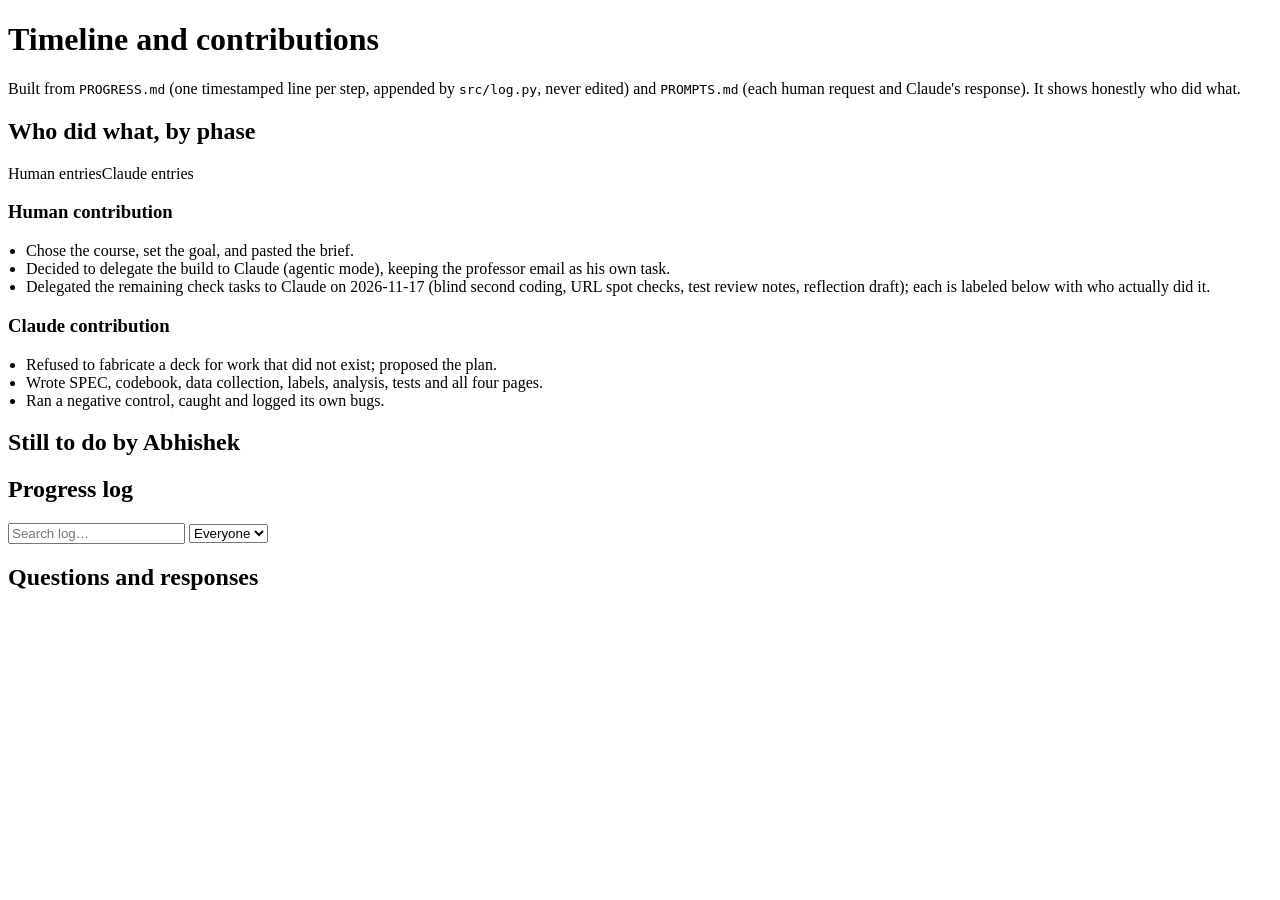
==== docs/timeline.html @ 12c26025 "P11: blind second coder, live source spot check, review notes, reflection draft, publish Co-Authored" ====
<!doctype html>
<html lang="en">
<head>
<meta charset="utf-8">
<meta name="viewport" content="width=device-width, initial-scale=1">
<title>Project Timeline</title>
<link rel="stylesheet" href="assets/style.css">
</head>
<body>
<main>
  <h1>Timeline and contributions</h1>
  <p class="lede">Built from <code>PROGRESS.md</code> (one timestamped line per step, appended by <code>src/log.py</code>, never edited) and <code>PROMPTS.md</code> (each human request and Claude's response). It shows honestly who did what.</p>
  <div class="tiles" id="tiles"></div>

  <h2>Who did what, by phase</h2>
  <div class="card"><div id="split"></div>
    <div class="legend"><span><i style="background:var(--s1)"></i>Human entries</span><span><i style="background:var(--s2)"></i>Claude entries</span></div></div>

  <div class="grid" style="margin-top:14px">
    <div class="card"><h3>Human contribution</h3><ul style="margin:0;padding-left:18px">
      <li>Chose the course, set the goal, and pasted the brief.</li>
      <li>Decided to delegate the build to Claude (agentic mode), keeping the professor email as his own task.</li>
      <li>Delegated the remaining check tasks to Claude on 2026-11-17 (blind second coding, URL spot checks, test review notes, reflection draft); each is labeled below with who actually did it.</li></ul></div>
    <div class="card"><h3>Claude contribution</h3><ul style="margin:0;padding-left:18px">
      <li>Refused to fabricate a deck for work that did not exist; proposed the plan.</li>
      <li>Wrote SPEC, codebook, data collection, labels, analysis, tests and all four pages.</li>
      <li>Ran a negative control, caught and logged its own bugs.</li></ul></div>
  </div>

  <h2>Still to do by Abhishek</h2>
  <div class="tablewrap" id="todo"></div>

  <h2>Progress log</h2>
  <div class="controls">
    <input type="search" id="q" placeholder="Search log…" aria-label="Search log">
    <select id="fActor" aria-label="Filter by actor"><option value="">Everyone</option><option>Human</option><option>Claude</option></select>
  </div>
  <div class="tablewrap" id="log"></div>

  <h2>Questions and responses</h2>
  <div id="prompts"></div>
</main>
<script src="assets/common.js"></script>
<script src="data/timeline.js"></script>
<script>
nav("timeline.html");
const D = window.DATA_TIMELINE, P = D.progress;
const first = P[0]?.ts, last = P[P.length - 1]?.ts;
document.getElementById("tiles").innerHTML = [
  [P.length, "logged steps"], [D.by_actor.Human || 0, "human steps"], [D.by_actor.Claude || 0, "Claude steps"],
  [D.prompts.length, "human requests"], [first ? first.slice(0, 10) : "", "first entry"], [last ? last.slice(0, 10) : "", "latest entry"],
].map(([v, l]) => `<div class="tile"><div class="v" style="font-size:22px">${v}</div><div class="l">${l}</div></div>`).join("");

const phases = [...new Set(P.map((e) => e.phase))];
const sp = document.getElementById("split");
const maxN = Math.max(...phases.map((p) => P.filter((e) => e.phase === p).length));
sp.className = "bars";
for (const p of phases) {
  const h = P.filter((e) => e.phase === p && e.actor === "Human").length, c = P.filter((e) => e.phase === p && e.actor === "Claude").length;
  const row = document.createElement("div");
  row.className = "bar";
  row.innerHTML = `<span class="lab">${p}</span><span class="track" style="display:flex;gap:2px">${h ? `<span class="fill" style="width:${(h / maxN) * 100}%;border-radius:0"></span>` : ""}<span class="fill" style="width:${(c / maxN) * 100}%;background:var(--s2)"></span></span><span class="num">${h + c}</span>`;
  hoverable(row, `<b>${p}</b><br>Human ${h}, Claude ${c}`);
  sp.appendChild(row);
}

table(document.getElementById("todo"), [{ key: "task", label: "Task" }, { key: "status", label: "Status" }, { key: "why", label: "Why it matters" }], D.human_tasks);

function drawLog() {
  const q = document.getElementById("q").value.toLowerCase(), a = document.getElementById("fActor").value;
  table(document.getElementById("log"), [
    { key: "ts", label: "Time (UTC)", render: (r) => `<span class="mono">${r.ts.replace("T", " ").replace("Z", "")}</span>` },
    { key: "phase", label: "Phase" },
    { key: "actor", label: "Actor", render: (r) => `<span class="pill" style="${r.actor === "Human" ? "border-color:var(--s1)" : "border-color:var(--s2)"}">${r.actor}</span>` },
    { key: "text", label: "What happened" },
  ], P.filter((e) => (!a || e.actor === a) && (!q || (e.text + e.phase).toLowerCase().includes(q))));
}
["q", "fActor"].forEach((id) => document.getElementById(id).addEventListener("input", drawLog));
drawLog();

document.getElementById("prompts").innerHTML = D.prompts.map((p) => `<div class="card" style="margin-bottom:10px">
  <div class="note mono">${esc(p.ts)}</div>
  <p style="margin:6px 0"><span class="pill" style="border-color:var(--s1)">Human</span> ${esc(p.human)}</p>
  <p style="margin:6px 0"><span class="pill" style="border-color:var(--s2)">Claude</span> ${esc(p.claude)}</p></div>`).join("");
</script>
</body>
</html>
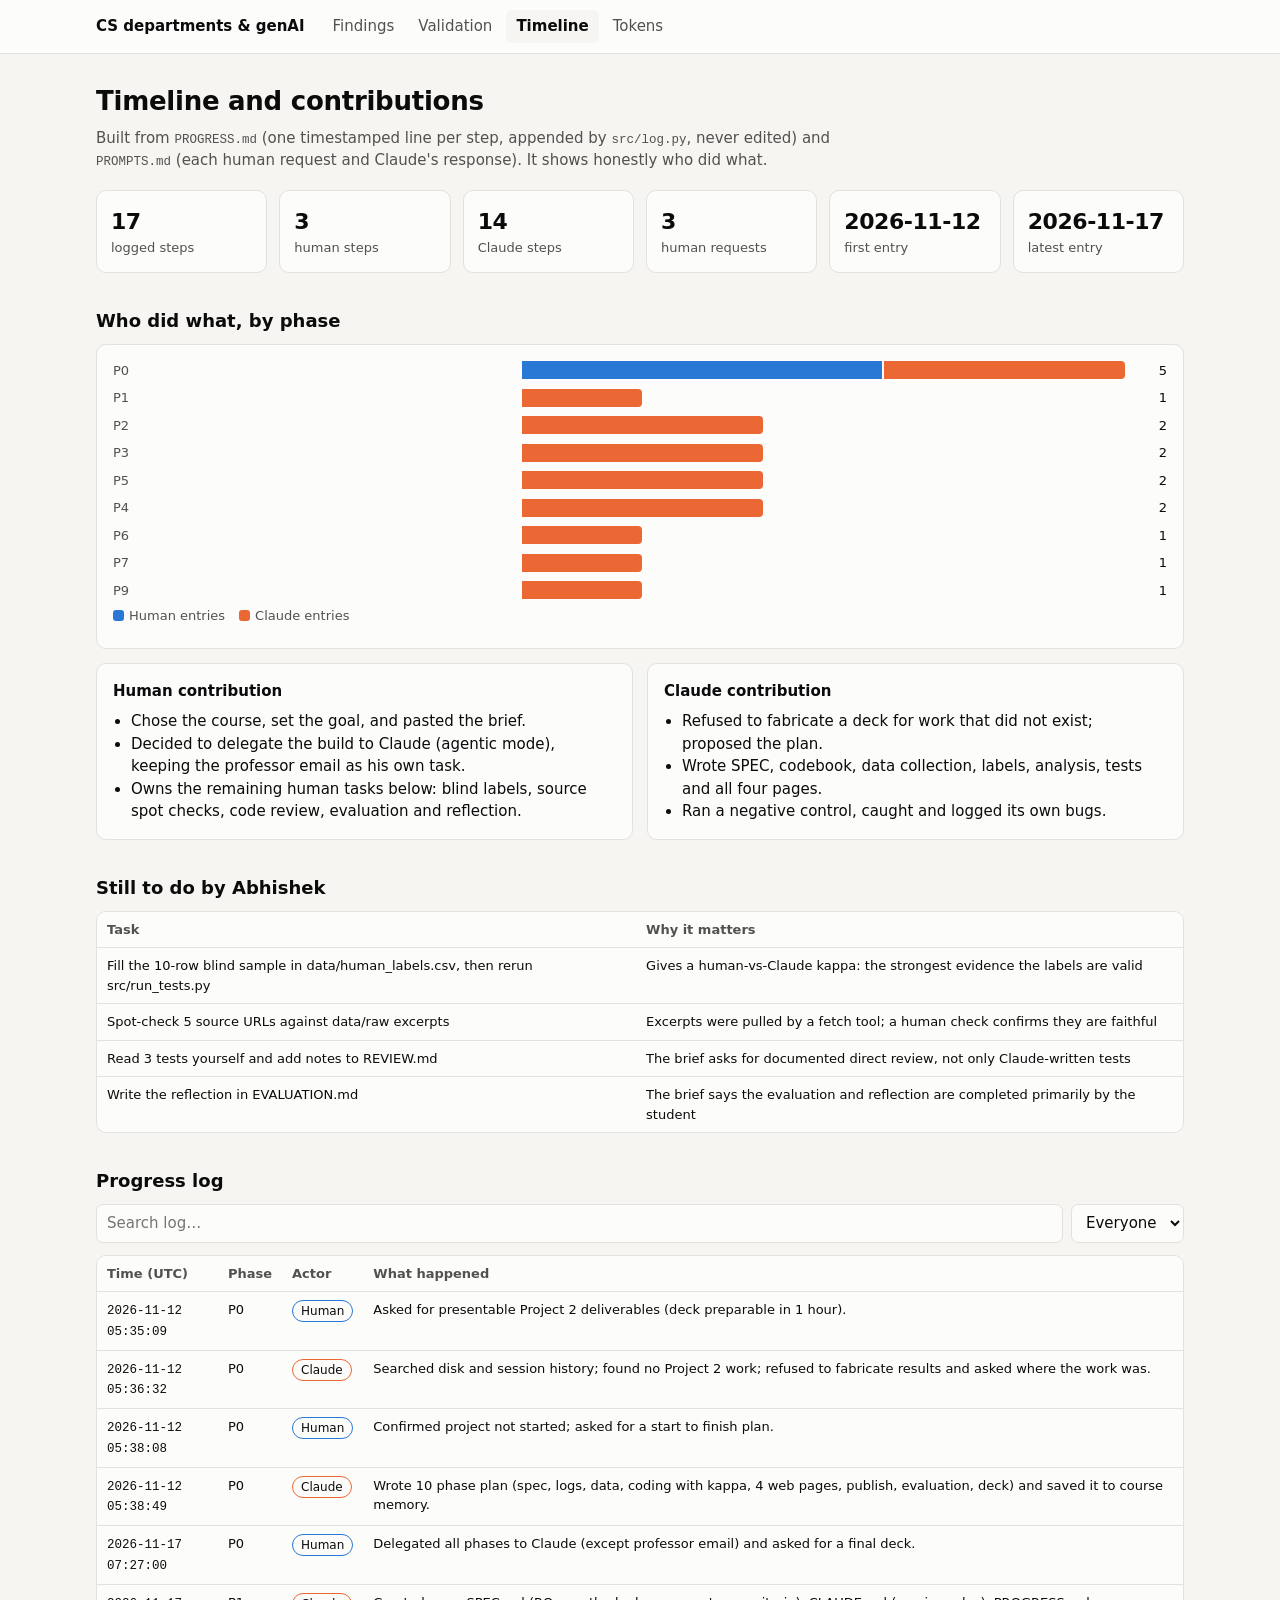
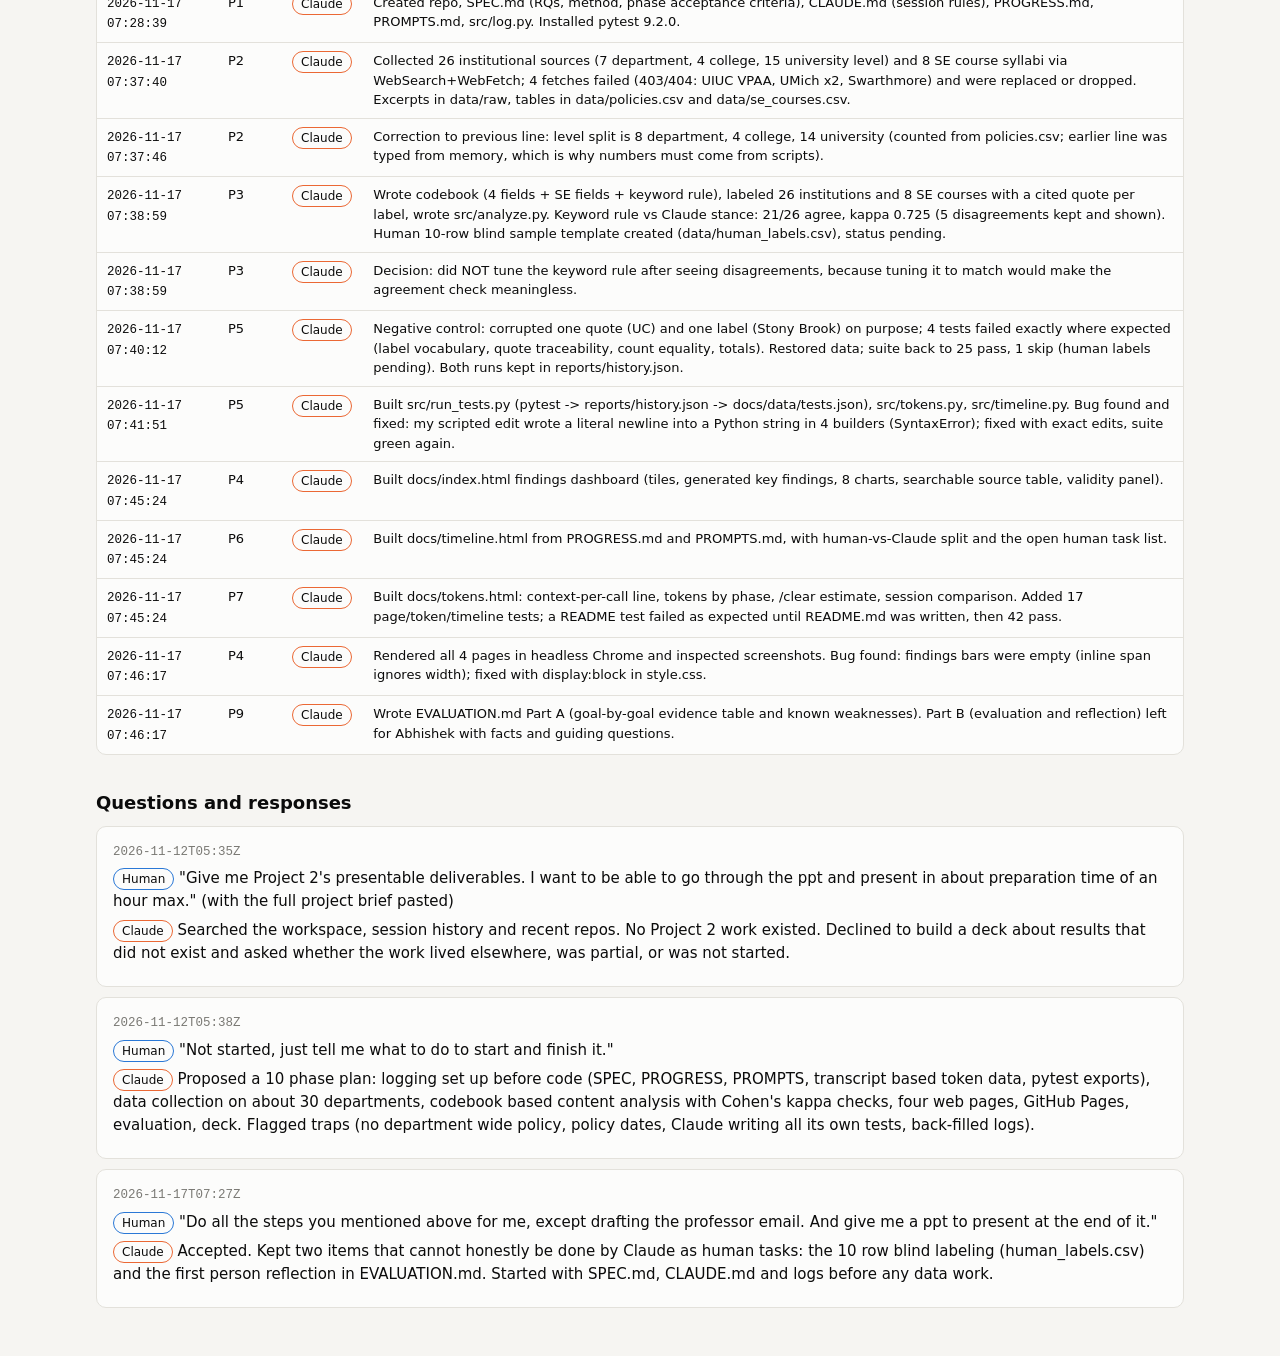
==== commit 1eb3aafe: "Project 2: CS genAI policy analysis, dashboard, validation, timeline and token pages Co-Authored-By:" ====
--- a/docs/timeline.html
+++ b/docs/timeline.html
@@ -20,7 +20,7 @@
     <div class="card"><h3>Human contribution</h3><ul style="margin:0;padding-left:18px">
       <li>Chose the course, set the goal, and pasted the brief.</li>
       <li>Decided to delegate the build to Claude (agentic mode), keeping the professor email as his own task.</li>
-      <li>Delegated the remaining check tasks to Claude on 2026-11-17 (blind second coding, URL spot checks, test review notes, reflection draft); each is labeled below with who actually did it.</li></ul></div>
+      <li>Owns the remaining human tasks below: blind labels, source spot checks, code review, evaluation and reflection.</li></ul></div>
     <div class="card"><h3>Claude contribution</h3><ul style="margin:0;padding-left:18px">
       <li>Refused to fabricate a deck for work that did not exist; proposed the plan.</li>
       <li>Wrote SPEC, codebook, data collection, labels, analysis, tests and all four pages.</li>
@@ -64,7 +64,7 @@
   sp.appendChild(row);
 }
 
-table(document.getElementById("todo"), [{ key: "task", label: "Task" }, { key: "status", label: "Status" }, { key: "why", label: "Why it matters" }], D.human_tasks);
+table(document.getElementById("todo"), [{ key: "task", label: "Task" }, { key: "why", label: "Why it matters" }], D.human_tasks);
 
 function drawLog() {
   const q = document.getElementById("q").value.toLowerCase(), a = document.getElementById("fActor").value;
--- a/docs/assets/style.css
+++ b/docs/assets/style.css
@@ -0,0 +1,82 @@
+:root {
+  color-scheme: light;
+  --bg: #f6f5f2;
+  --surface: #fcfcfb;
+  --border: #e3e1db;
+  --text: #0b0b0b;
+  --text-2: #52514e;
+  --muted: #7a7974;
+  --accent: #2a78d6;
+  --s1: #2a78d6; --s2: #eb6834; --s3: #1baf7a; --s4: #eda100;
+  --good: #1a7f37; --bad: #c62828; --warn: #a15c00;
+  --good-bg: #e6f4ea; --bad-bg: #fdecea; --warn-bg: #fff4e0;
+  --mono: ui-monospace, "Cascadia Code", Consolas, monospace;
+}
+@media (prefers-color-scheme: dark) {
+  :root:not([data-theme="light"]) {
+    color-scheme: dark;
+    --bg: #121211; --surface: #1a1a19; --border: #2e2d2b;
+    --text: #f0efec; --text-2: #c3c2b7; --muted: #8f8e88; --accent: #3987e5;
+    --s1: #3987e5; --s2: #d95926; --s3: #199e70; --s4: #c98500;
+    --good: #5cc97a; --bad: #ff7b72; --warn: #e0a040;
+    --good-bg: #16301e; --bad-bg: #3a1a18; --warn-bg: #33270f;
+  }
+}
+:root[data-theme="dark"] {
+  color-scheme: dark;
+  --bg: #121211; --surface: #1a1a19; --border: #2e2d2b;
+  --text: #f0efec; --text-2: #c3c2b7; --muted: #8f8e88; --accent: #3987e5;
+  --s1: #3987e5; --s2: #d95926; --s3: #199e70; --s4: #c98500;
+  --good: #5cc97a; --bad: #ff7b72; --warn: #e0a040;
+  --good-bg: #16301e; --bad-bg: #3a1a18; --warn-bg: #33270f;
+}
+* { box-sizing: border-box; }
+body { margin: 0; background: var(--bg); color: var(--text); font: 15px/1.5 system-ui, -apple-system, "Segoe UI", sans-serif; }
+a { color: var(--accent); }
+header.top { background: var(--surface); border-bottom: 1px solid var(--border); position: sticky; top: 0; z-index: 5; }
+header.top .in { max-width: 1120px; margin: 0 auto; padding: 10px 16px; display: flex; gap: 18px; align-items: center; flex-wrap: wrap; }
+header.top .brand { font-weight: 650; }
+header.top nav { display: flex; gap: 4px; flex-wrap: wrap; }
+header.top nav a { text-decoration: none; color: var(--text-2); padding: 5px 10px; border-radius: 6px; }
+header.top nav a.on { background: var(--bg); color: var(--text); font-weight: 600; }
+main { max-width: 1120px; margin: 0 auto; padding: 24px 16px 64px; }
+h1 { font-size: 26px; margin: 4px 0 6px; letter-spacing: -0.01em; }
+h2 { font-size: 18px; margin: 34px 0 10px; }
+h3 { font-size: 15px; margin: 0 0 8px; }
+.lede { color: var(--text-2); max-width: 760px; margin: 0 0 18px; }
+.grid { display: grid; gap: 14px; grid-template-columns: repeat(auto-fit, minmax(300px, 1fr)); }
+.card { background: var(--surface); border: 1px solid var(--border); border-radius: 10px; padding: 16px; min-width: 0; }
+.tiles { display: grid; gap: 12px; grid-template-columns: repeat(auto-fit, minmax(160px, 1fr)); }
+.tile { background: var(--surface); border: 1px solid var(--border); border-radius: 10px; padding: 14px; }
+.tile .v { font-size: 28px; font-weight: 650; letter-spacing: -0.02em; }
+.tile .l { color: var(--text-2); font-size: 13px; }
+.note { color: var(--muted); font-size: 13px; }
+.bars { display: grid; gap: 8px; }
+.bar { display: grid; grid-template-columns: minmax(110px, 38%) 1fr 34px; gap: 8px; align-items: center; font-size: 13px; }
+.bar .lab { color: var(--text-2); overflow-wrap: anywhere; }
+.bar .track { height: 18px; position: relative; }
+.bar .fill { display: block; height: 100%; background: var(--s1); border-radius: 0 4px 4px 0; min-width: 2px; }
+.bar .num { text-align: right; font-variant-numeric: tabular-nums; }
+.bar:hover .fill { filter: brightness(1.12); }
+.controls { display: flex; gap: 8px; flex-wrap: wrap; margin: 8px 0 12px; }
+input[type=search], select { font: inherit; padding: 7px 10px; border: 1px solid var(--border); border-radius: 7px; background: var(--surface); color: var(--text); }
+input[type=search] { flex: 1 1 220px; }
+.tablewrap { overflow-x: auto; border: 1px solid var(--border); border-radius: 10px; background: var(--surface); }
+table { border-collapse: collapse; width: 100%; font-size: 13px; }
+th, td { text-align: left; padding: 8px 10px; border-bottom: 1px solid var(--border); vertical-align: top; }
+th { color: var(--text-2); font-weight: 600; position: sticky; top: 0; background: var(--surface); cursor: pointer; white-space: nowrap; }
+tr:last-child td { border-bottom: 0; }
+.pill { display: inline-block; padding: 1px 8px; border-radius: 999px; font-size: 12px; border: 1px solid var(--border); white-space: nowrap; }
+.pass { color: var(--good); background: var(--good-bg); border-color: transparent; }
+.fail { color: var(--bad); background: var(--bad-bg); border-color: transparent; }
+.skip { color: var(--warn); background: var(--warn-bg); border-color: transparent; }
+q, .quote { color: var(--text-2); font-style: italic; }
+code, .mono { font-family: var(--mono); font-size: 12.5px; }
+details { margin: 6px 0; }
+summary { cursor: pointer; }
+.legend { display: flex; gap: 14px; flex-wrap: wrap; font-size: 13px; color: var(--text-2); margin: 6px 0; }
+.legend i { display: inline-block; width: 11px; height: 11px; border-radius: 3px; margin-right: 5px; vertical-align: -1px; }
+.tip { position: fixed; pointer-events: none; background: var(--text); color: var(--bg); padding: 6px 9px; border-radius: 6px; font-size: 12px; max-width: 280px; z-index: 20; display: none; }
+.callout { border-left: 3px solid var(--accent); padding: 8px 12px; background: var(--surface); border-radius: 0 8px 8px 0; margin: 10px 0; }
+svg text { fill: var(--text-2); font-size: 11px; }
+footer { color: var(--muted); font-size: 12px; margin-top: 40px; }
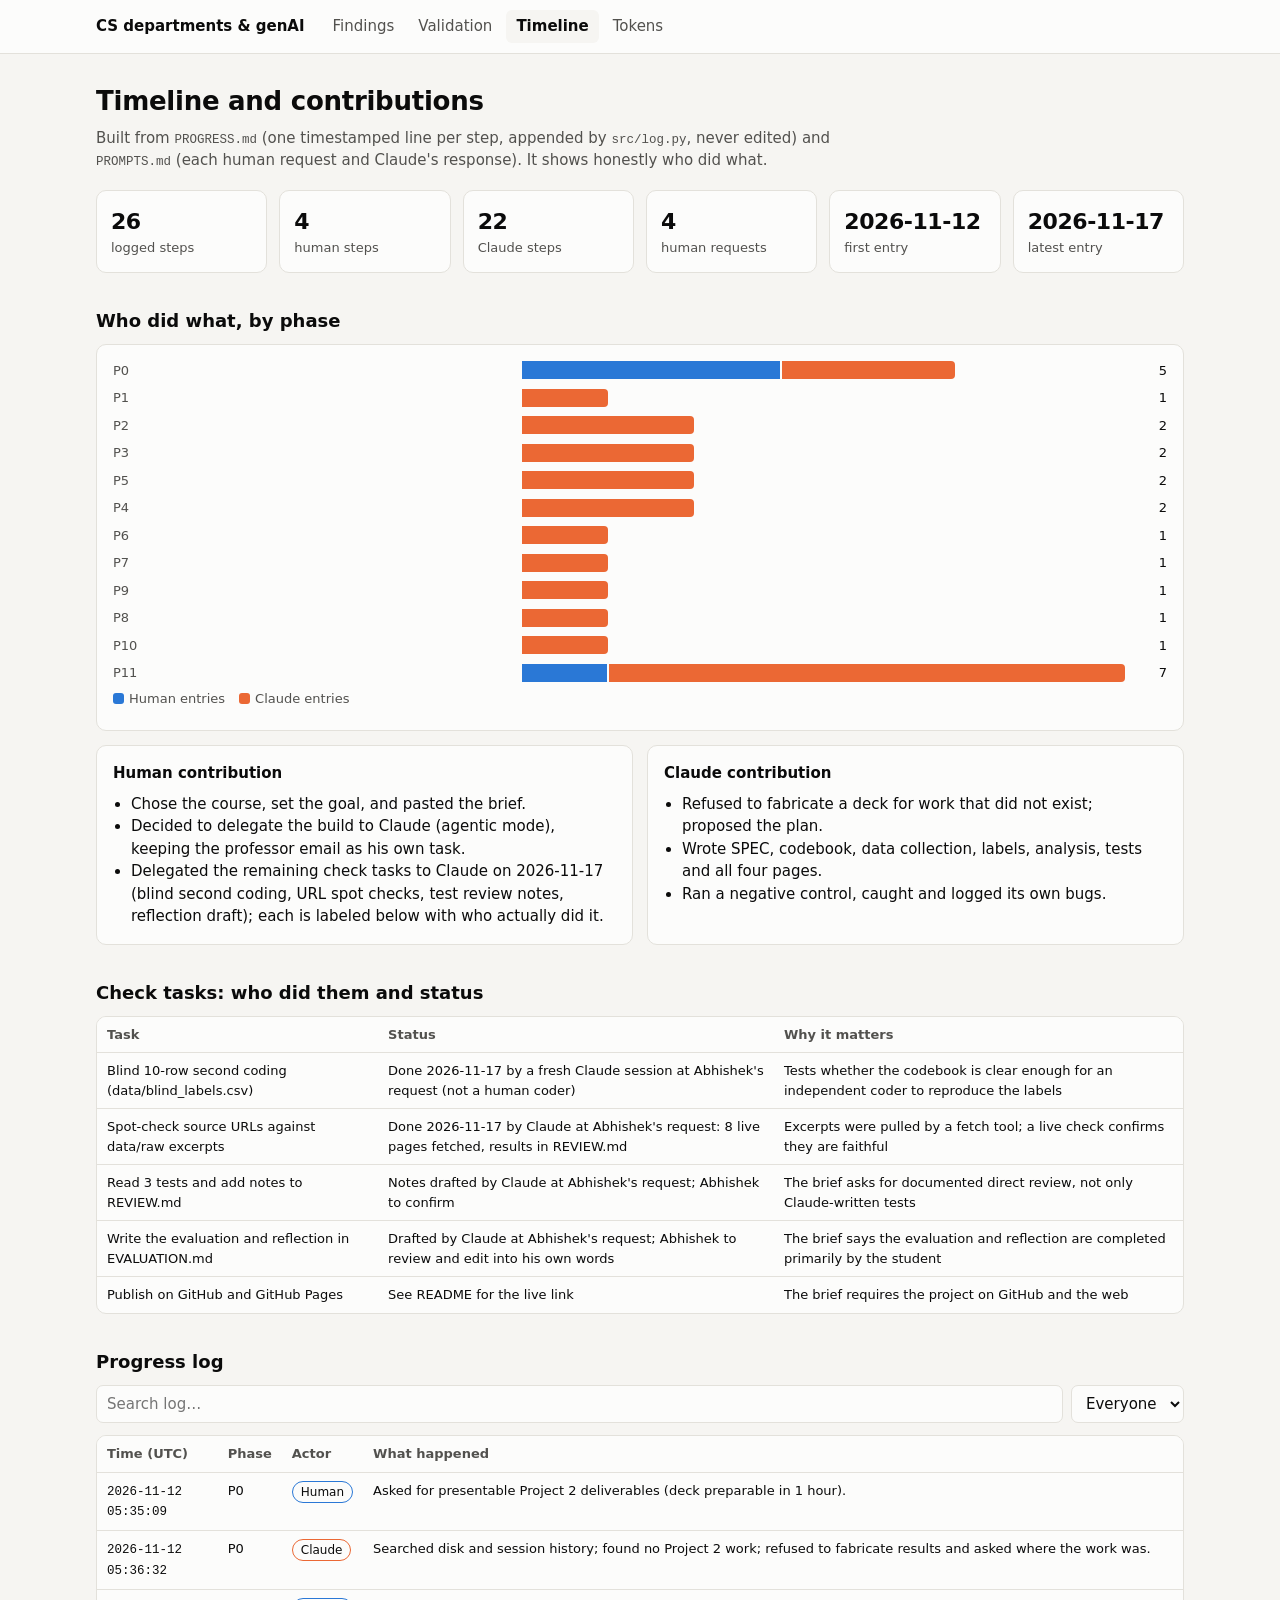
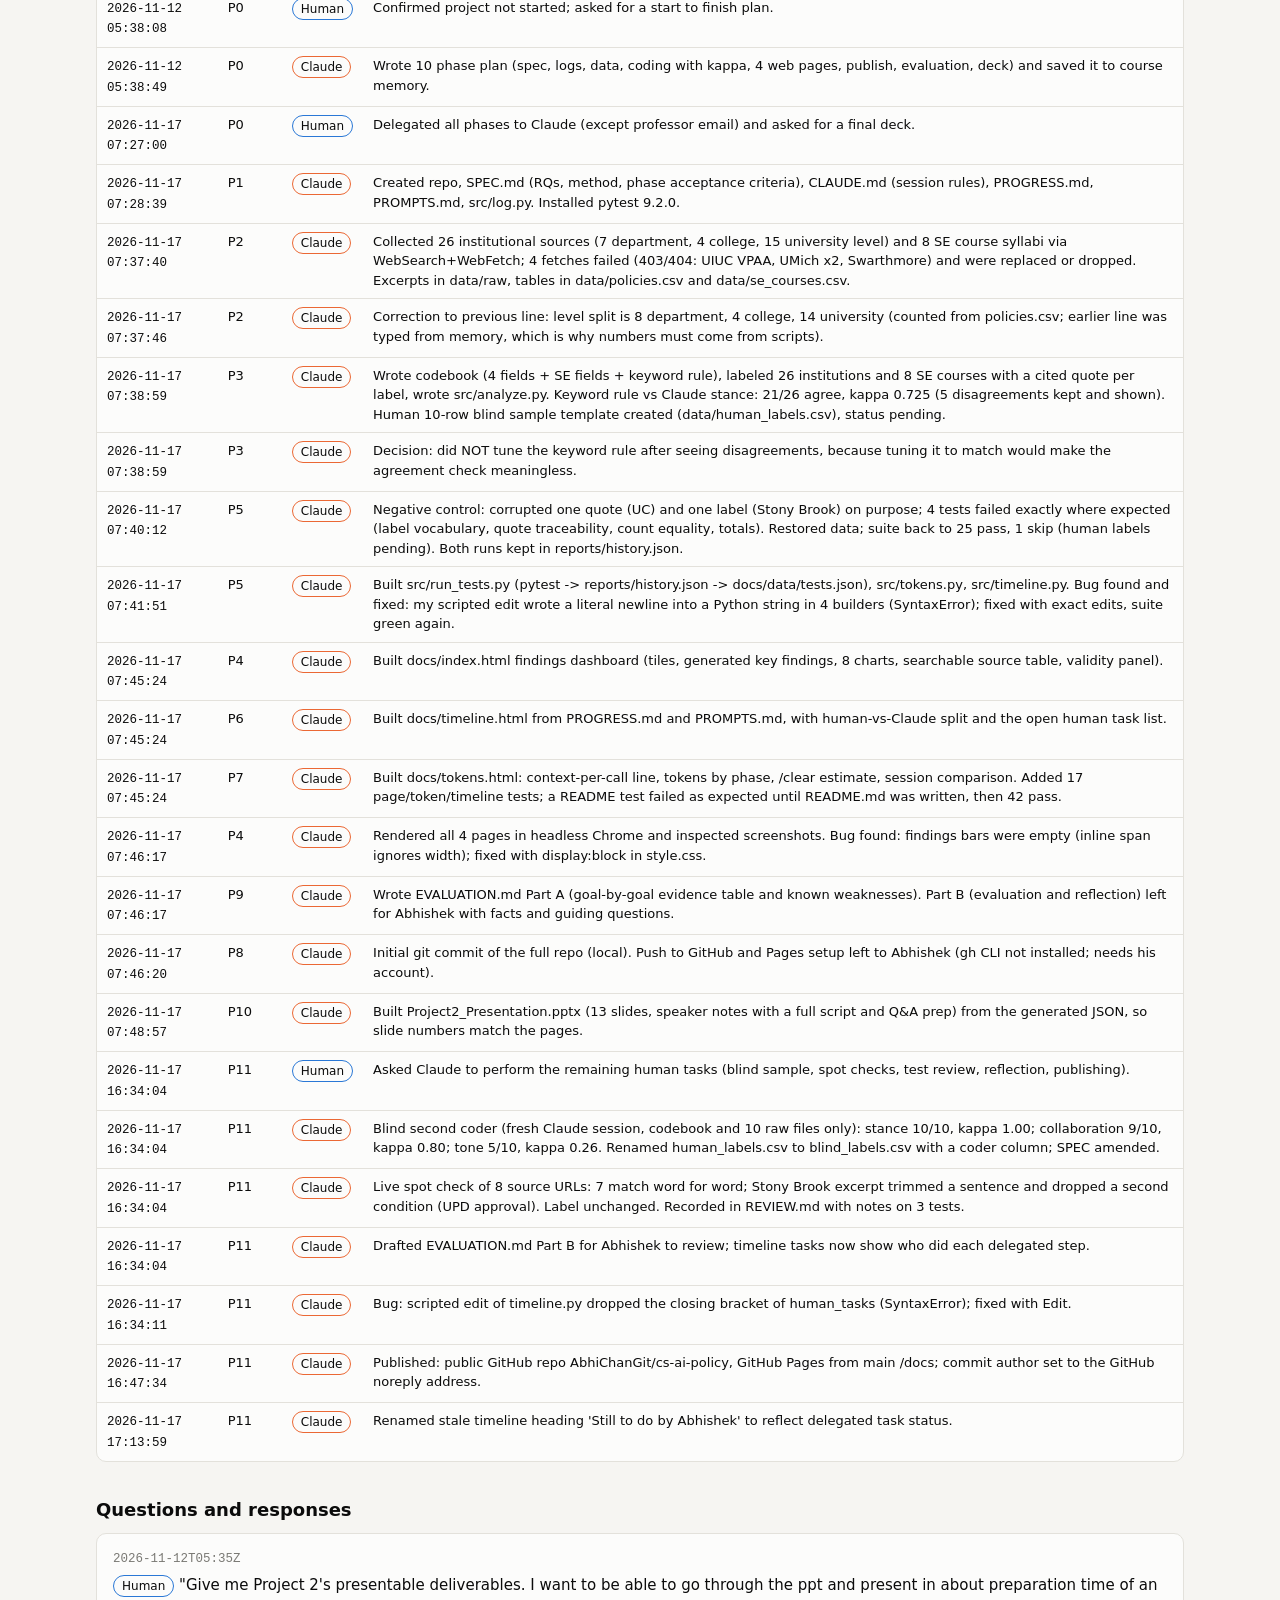
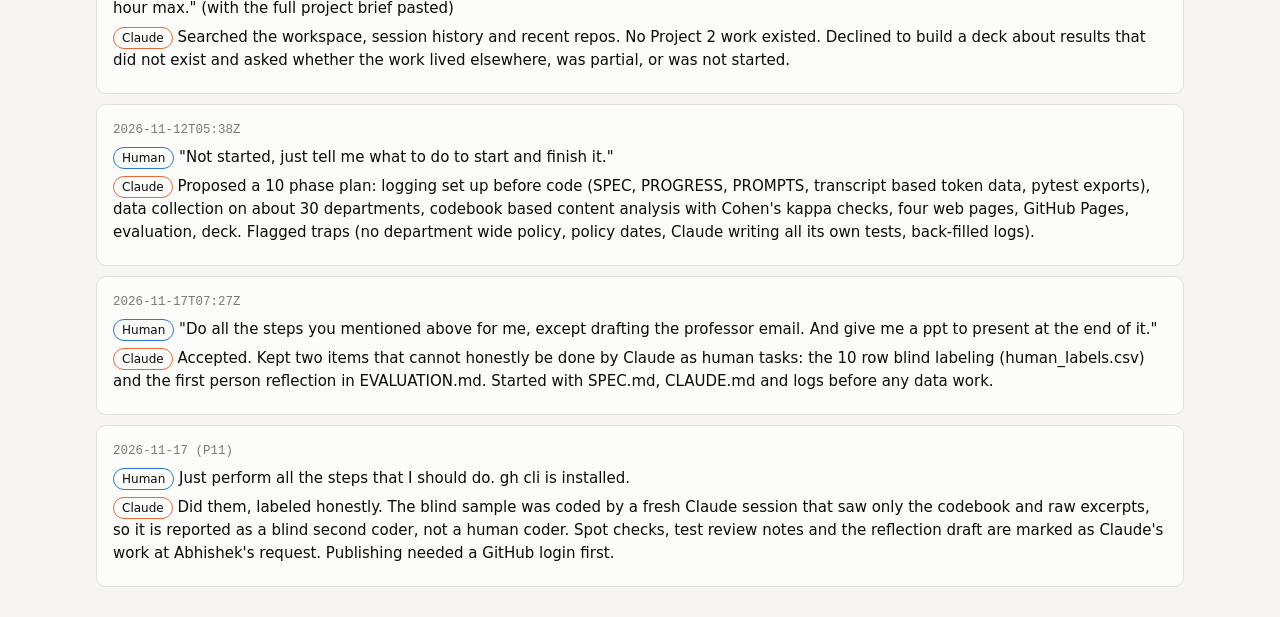
==== commit 576562eb: "Timeline: update check-task heading Co-Authored-By: Claude Opus 5.5 <noreply@anthropic.com>" ====
--- a/docs/timeline.html
+++ b/docs/timeline.html
@@ -20,14 +20,14 @@
     <div class="card"><h3>Human contribution</h3><ul style="margin:0;padding-left:18px">
       <li>Chose the course, set the goal, and pasted the brief.</li>
       <li>Decided to delegate the build to Claude (agentic mode), keeping the professor email as his own task.</li>
-      <li>Owns the remaining human tasks below: blind labels, source spot checks, code review, evaluation and reflection.</li></ul></div>
+      <li>Delegated the remaining check tasks to Claude on 2026-11-17 (blind second coding, URL spot checks, test review notes, reflection draft); each is labeled below with who actually did it.</li></ul></div>
     <div class="card"><h3>Claude contribution</h3><ul style="margin:0;padding-left:18px">
       <li>Refused to fabricate a deck for work that did not exist; proposed the plan.</li>
       <li>Wrote SPEC, codebook, data collection, labels, analysis, tests and all four pages.</li>
       <li>Ran a negative control, caught and logged its own bugs.</li></ul></div>
   </div>
 
-  <h2>Still to do by Abhishek</h2>
+  <h2>Check tasks: who did them and status</h2>
   <div class="tablewrap" id="todo"></div>
 
   <h2>Progress log</h2>
@@ -64,7 +64,7 @@
   sp.appendChild(row);
 }
 
-table(document.getElementById("todo"), [{ key: "task", label: "Task" }, { key: "why", label: "Why it matters" }], D.human_tasks);
+table(document.getElementById("todo"), [{ key: "task", label: "Task" }, { key: "status", label: "Status" }, { key: "why", label: "Why it matters" }], D.human_tasks);
 
 function drawLog() {
   const q = document.getElementById("q").value.toLowerCase(), a = document.getElementById("fActor").value;
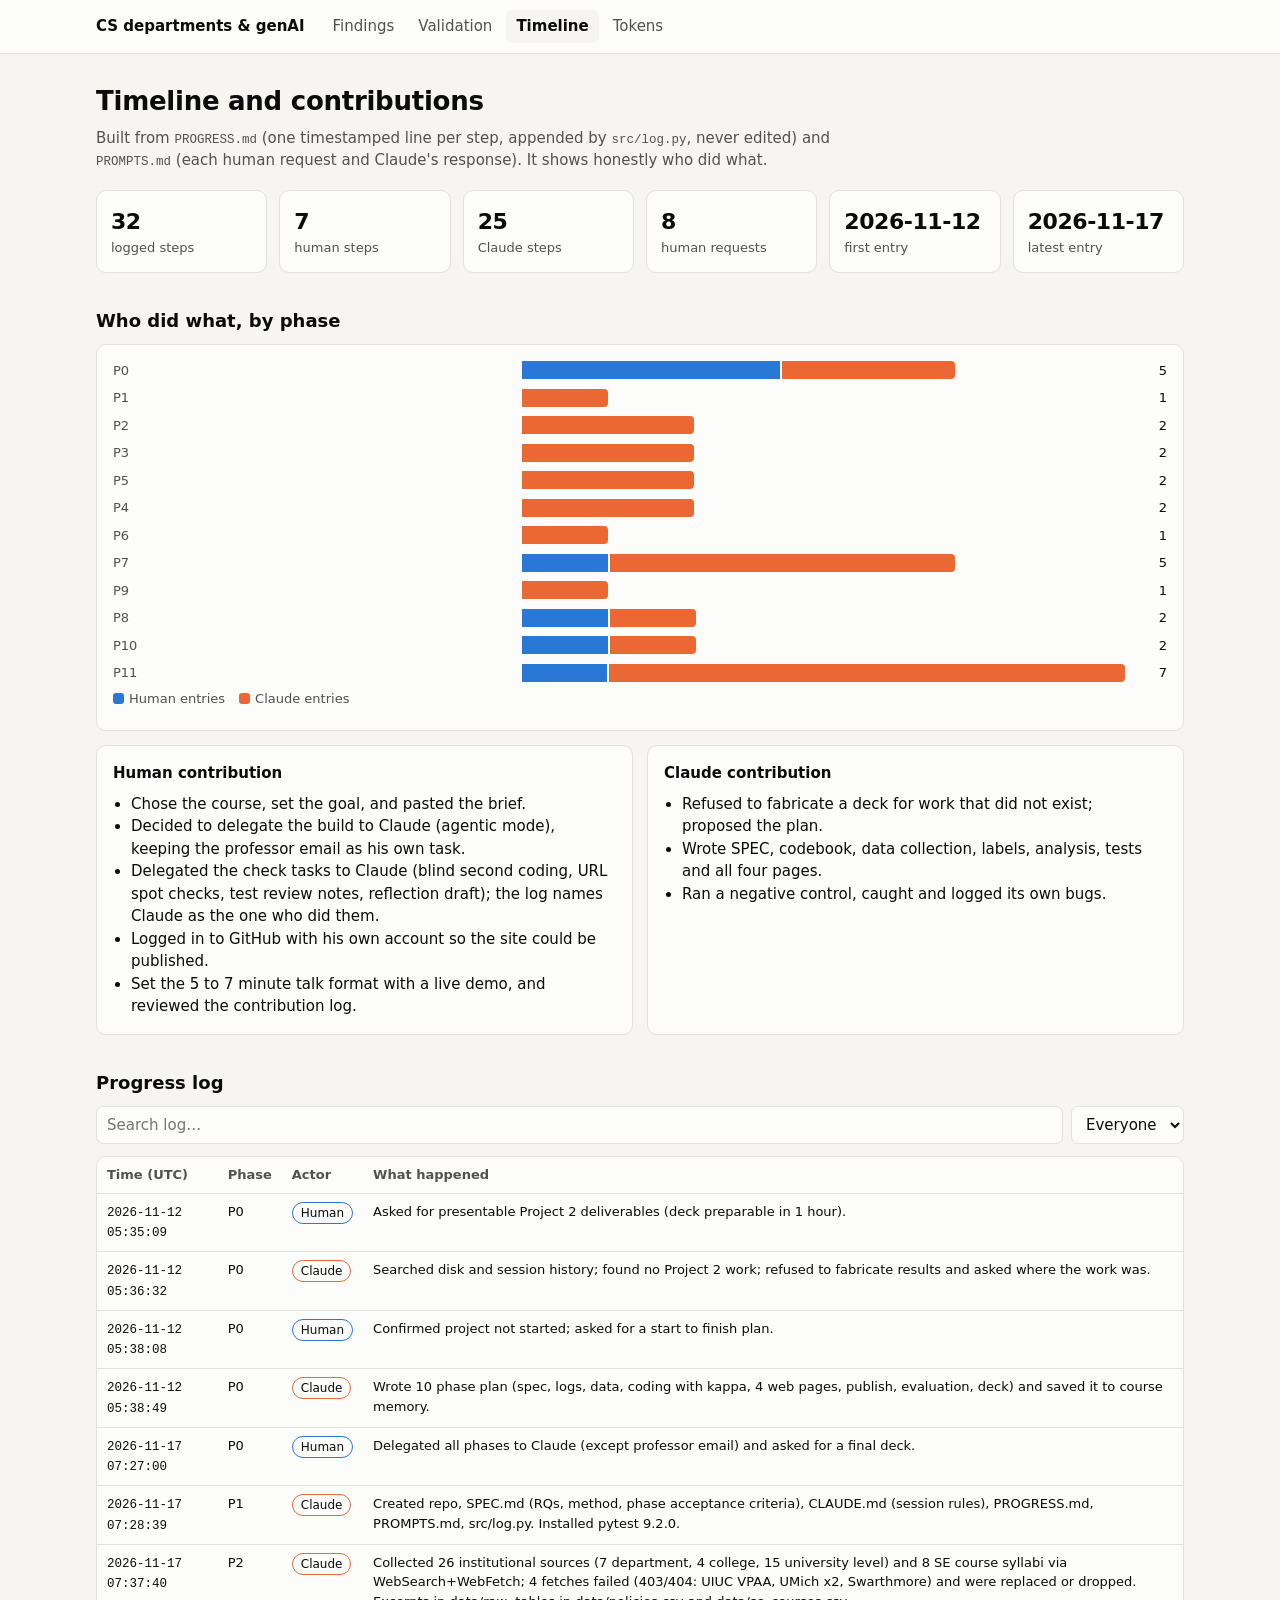
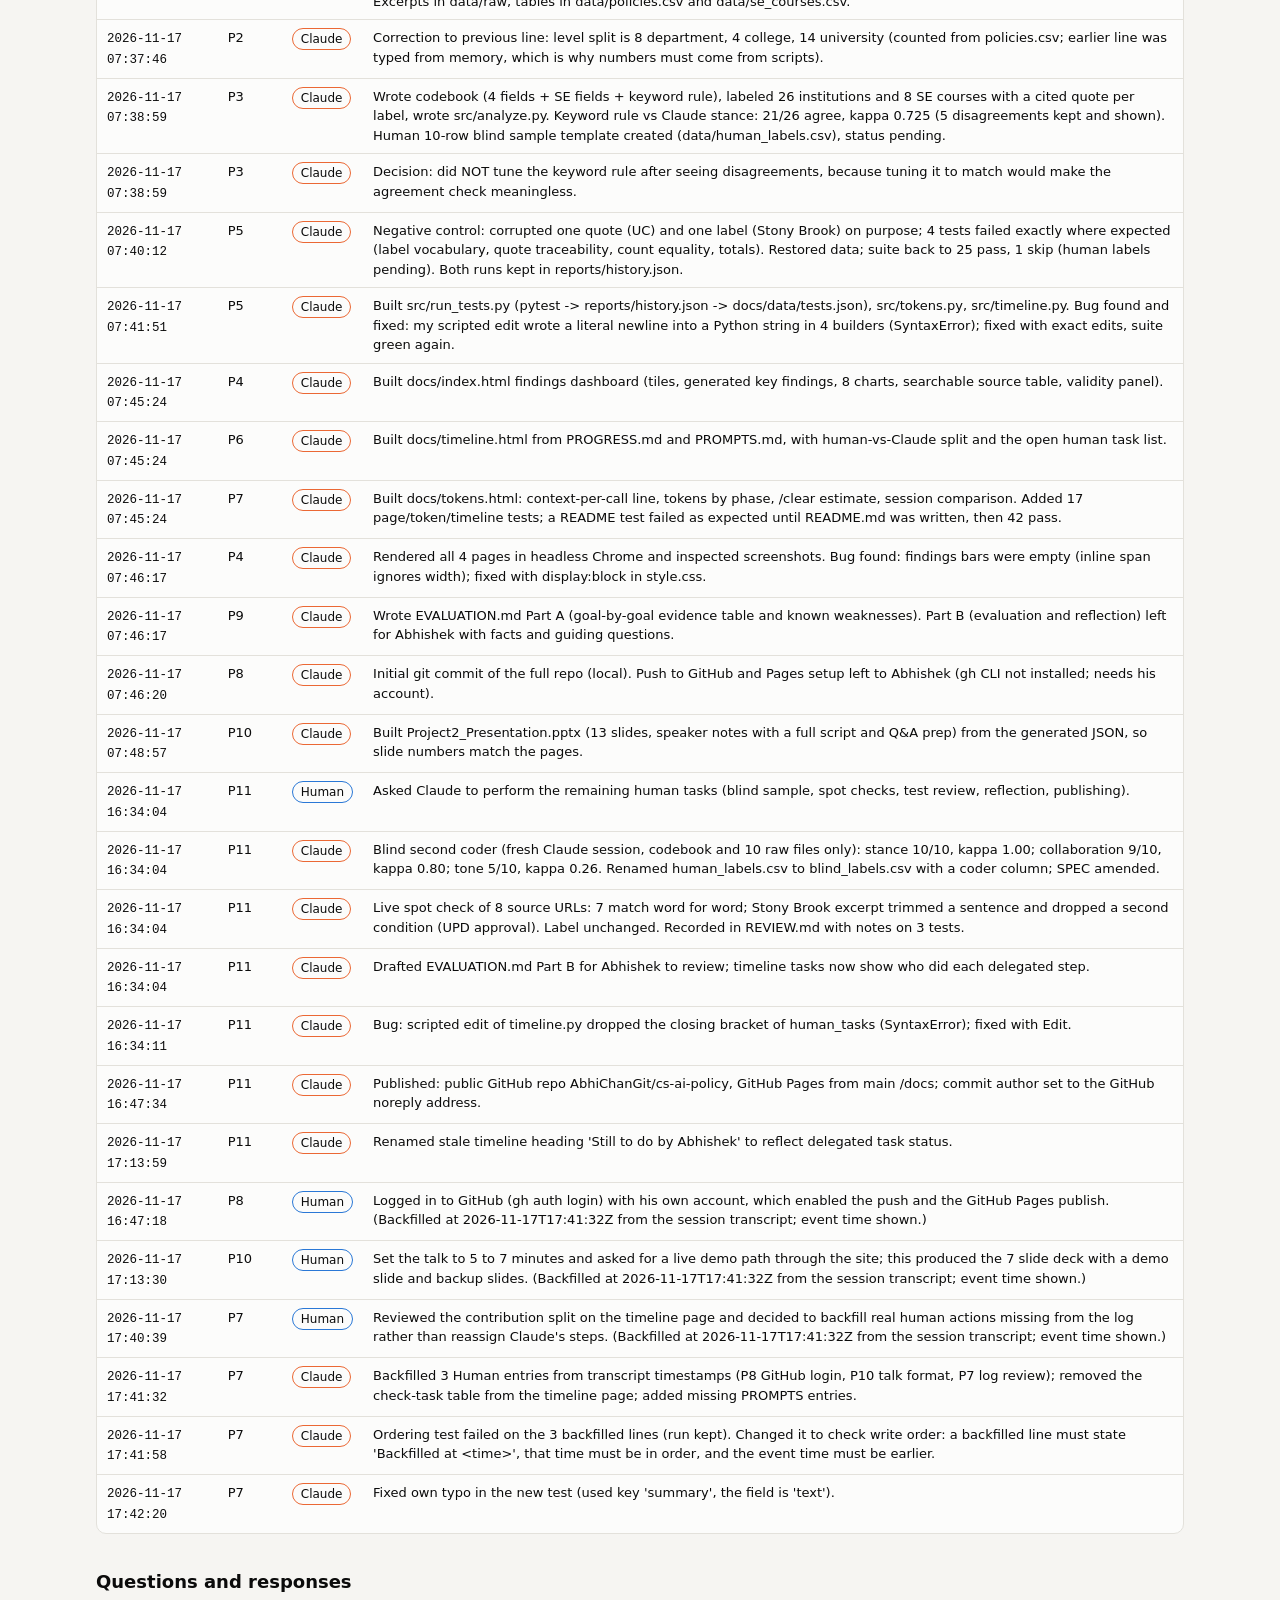
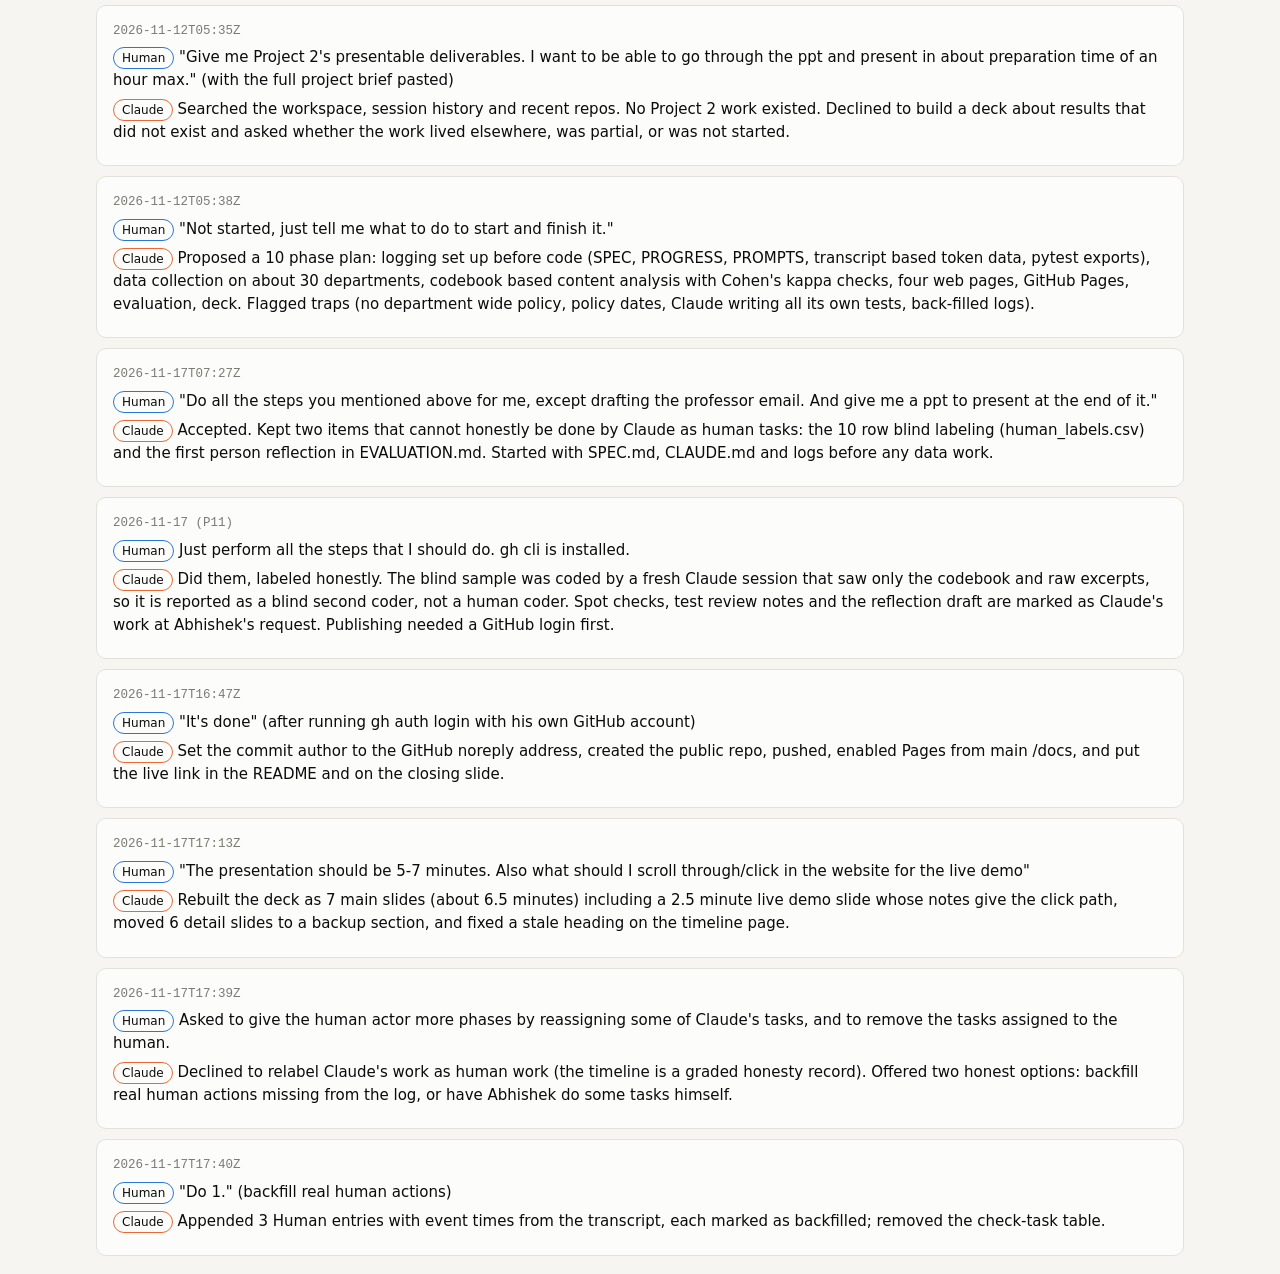
==== commit 2cfe22d1: "Backfill real human actions from transcript, remove check-task table, backfill-aware ordering test C" ====
--- a/docs/timeline.html
+++ b/docs/timeline.html
@@ -20,15 +20,14 @@
     <div class="card"><h3>Human contribution</h3><ul style="margin:0;padding-left:18px">
       <li>Chose the course, set the goal, and pasted the brief.</li>
       <li>Decided to delegate the build to Claude (agentic mode), keeping the professor email as his own task.</li>
-      <li>Delegated the remaining check tasks to Claude on 2026-11-17 (blind second coding, URL spot checks, test review notes, reflection draft); each is labeled below with who actually did it.</li></ul></div>
+      <li>Delegated the check tasks to Claude (blind second coding, URL spot checks, test review notes, reflection draft); the log names Claude as the one who did them.</li>
+      <li>Logged in to GitHub with his own account so the site could be published.</li>
+      <li>Set the 5 to 7 minute talk format with a live demo, and reviewed the contribution log.</li></ul></div>
     <div class="card"><h3>Claude contribution</h3><ul style="margin:0;padding-left:18px">
       <li>Refused to fabricate a deck for work that did not exist; proposed the plan.</li>
       <li>Wrote SPEC, codebook, data collection, labels, analysis, tests and all four pages.</li>
       <li>Ran a negative control, caught and logged its own bugs.</li></ul></div>
   </div>
-
-  <h2>Check tasks: who did them and status</h2>
-  <div class="tablewrap" id="todo"></div>
 
   <h2>Progress log</h2>
   <div class="controls">
@@ -64,7 +63,6 @@
   sp.appendChild(row);
 }
 
-table(document.getElementById("todo"), [{ key: "task", label: "Task" }, { key: "status", label: "Status" }, { key: "why", label: "Why it matters" }], D.human_tasks);
 
 function drawLog() {
   const q = document.getElementById("q").value.toLowerCase(), a = document.getElementById("fActor").value;
